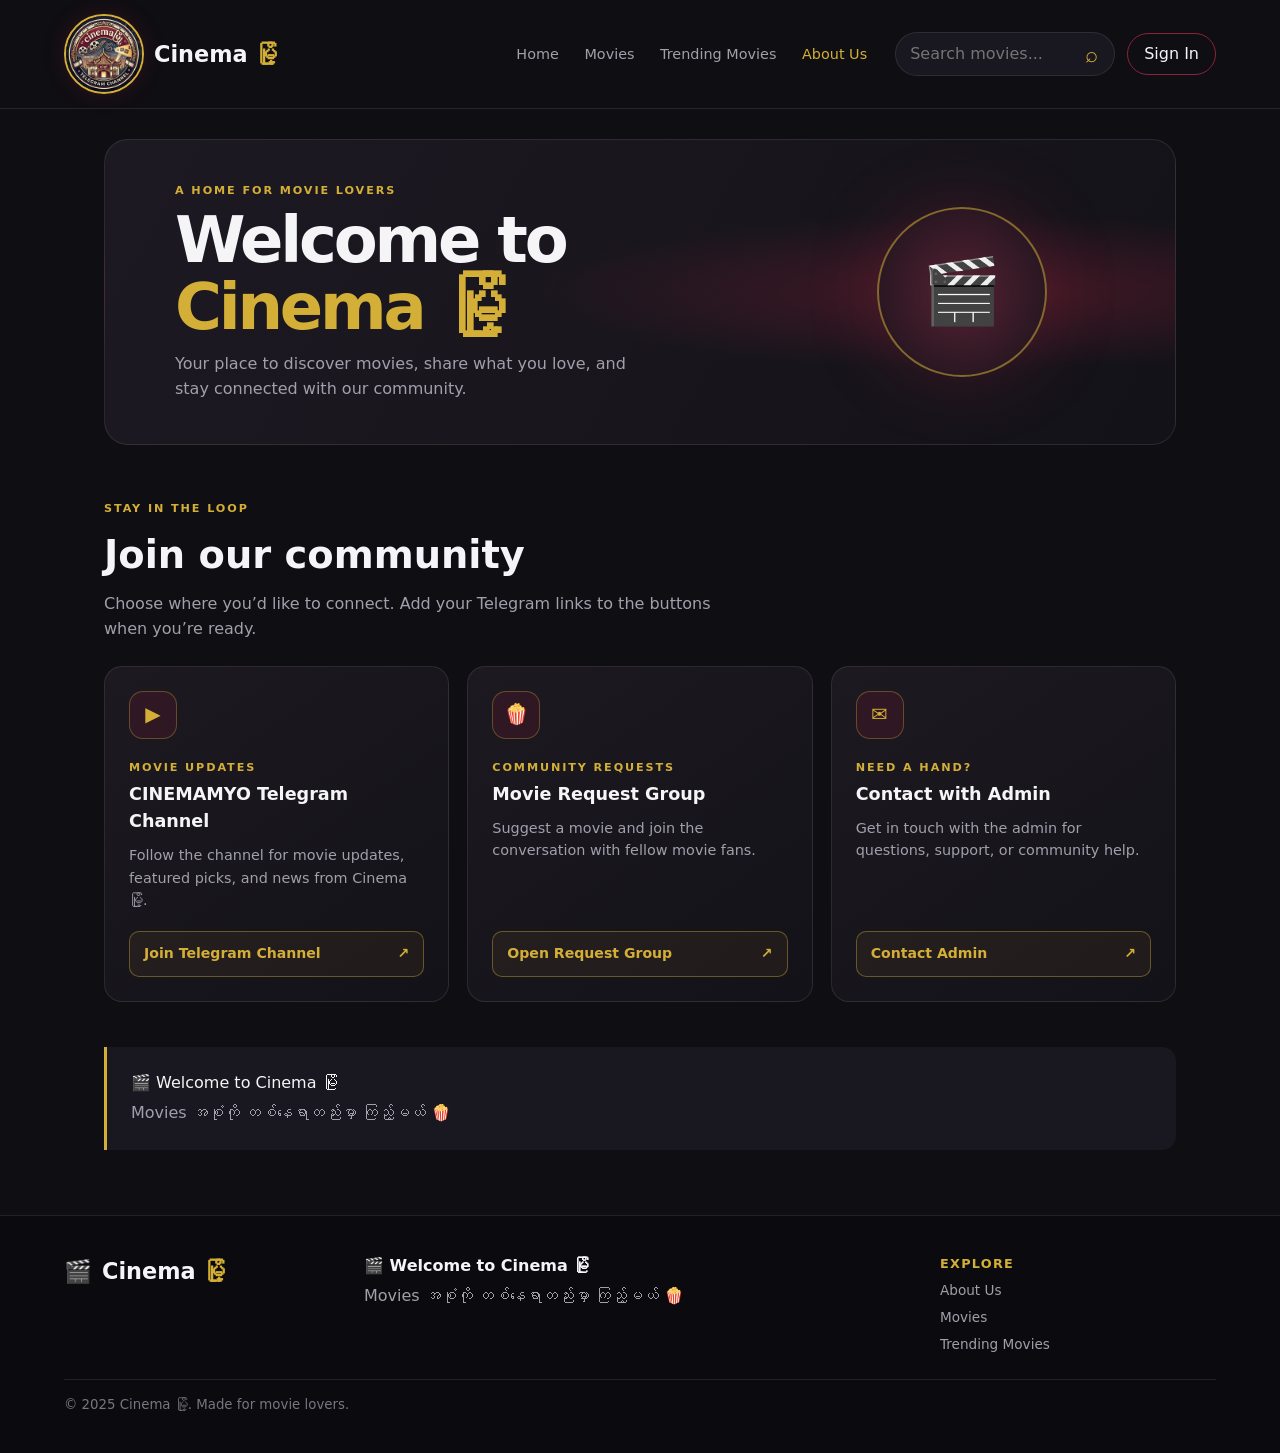
==== about.html @ e35c52c9 "only html and css but also need some fixes" ====
<!doctype html>
<html lang="en">
  <head>
    <meta charset="utf-8" />
    <meta name="viewport" content="width=device-width, initial-scale=1" />
    <meta name="theme-color" content="#0f0e13" />
    <meta name="description" content="Connect with Cinema မြို့ on Telegram." />
    <title>About Us — Cinema မြို့</title>
    <link rel="stylesheet" href="styles.css" />
  </head>
  <body>
    <!-- Shared site header and navigation. -->
    <header class="site-header">
      <a class="brand" href="index.html" aria-label="Cinema မြို့ home"
        ><span class="brand-mark"><img src="./images/logo.png" alt=""class="logo"></span><span>Cinema <b>မြို့</b></span></a
      >
      <nav aria-label="Main navigation">
        <a href="index.html">Home</a><a href="index.html#movies">Movies</a
        ><a href="index.html#trending">Trending Movies</a
        ><a class="active" href="about.html">About Us</a>
      </nav>
      <div class="header-actions">
        <form class="search" role="search" action="#movies">
          <label class="visually-hidden" for="search">Search movies</label
          ><input
            id="search"
            type="search"
            placeholder="Search movies..."
          /><button aria-label="Search">⌕</button>
        </form>
        <a class="sign-in" href="#sign-in">Sign In</a>
      </div>
    </header>
    <!-- About page content. -->
    <main class="about-page">
      <!-- Introductory brand section. -->
      <section class="about-hero">
        <p class="eyebrow">A HOME FOR MOVIE LOVERS</p>
        <h1>Welcome to<br /><em>Cinema မြို့</em></h1>
        <p class="about-intro">
          Your place to discover movies, share what you love, and stay connected
          with our community.
        </p>
        <div class="about-brand-art" aria-hidden="true">🎬</div>
      </section>
      <!-- Community actions: replace each href="#" with your Telegram URL. -->
      <section class="community" aria-labelledby="community-title">
        <div class="community-heading">
          <p class="eyebrow">STAY IN THE LOOP</p>
          <h2 id="community-title">Join our community</h2>
          <p class="muted">
            Choose where you’d like to connect. Add your Telegram links to the
            buttons when you’re ready.
          </p>
        </div>
        <div class="community-grid">
          <article class="community-card">
            <span class="community-icon" aria-hidden="true">▶</span>
            <p class="eyebrow">MOVIE UPDATES</p>
            <h3>CINEMAMYO Telegram Channel</h3>
            <p class="muted">
              Follow the channel for movie updates, featured picks, and news
              from Cinema မြို့.
            </p>
            <a class="community-button" href="#"
              >Join Telegram Channel <span aria-hidden="true">↗</span></a
            >
          </article>
          <article class="community-card">
            <span class="community-icon" aria-hidden="true">🍿</span>
            <p class="eyebrow">COMMUNITY REQUESTS</p>
            <h3>Movie Request Group</h3>
            <p class="muted">
              Suggest a movie and join the conversation with fellow movie fans.
            </p>
            <a class="community-button" href="#"
              >Open Request Group <span aria-hidden="true">↗</span></a
            >
          </article>
          <article class="community-card">
            <span class="community-icon" aria-hidden="true">✉</span>
            <p class="eyebrow">NEED A HAND?</p>
            <h3>Contact with Admin</h3>
            <p class="muted">
              Get in touch with the admin for questions, support, or community
              help.
            </p>
            <a class="community-button" href="#"
              >Contact Admin <span aria-hidden="true">↗</span></a
            >
          </article>
        </div>
      </section>
      <!-- Brand welcome message. -->
      <section class="about-note">
        <p>🎬 Welcome to Cinema မြို</p>
        <p>Movies အစုံကို တစ်နေရာတည်းမှာ ကြည့်မယ် 🍿</p>
      </section>
    </main>
    <!-- Shared site footer. -->
    <footer>
      <a class="brand" href="index.html"
        ><span class="brand-mark">🎬</span><span>Cinema <b>မြို့</b></span></a
      >
      <div class="welcome">
        <p>🎬 Welcome to Cinema မြို</p>
        <p>Movies အစုံကို တစ်နေရာတည်းမှာ ကြည့်မယ် 🍿</p>
      </div>
      <div class="footer-links">
        <h3>Explore</h3>
        <a href="about.html">About Us</a><a href="index.html#movies">Movies</a
        ><a href="index.html#trending">Trending Movies</a>
      </div>
      <small class="copyright"
        >© 2025 Cinema မြို့. Made for movie lovers.</small
      >
    </footer>
  </body>
</html>
---- styles.css ----
/* Cinema မြို့ | Responsive semantic HTML/CSS movie landing page */
/* 1. Brand colors and shared design tokens. */
:root {
  color-scheme: dark;
  --bg: #0f0e13;
  --surface: #19171f;
  --wine: #6b1d2f;
  --wine2: #8a223a;
  --gold: #d4af37;
  --cream: #f5f5f7;
  --muted: #a0a0ab;
  --line: #ffffff18;
  --max: 1200px;
}
/* 2. Base styles shared by both pages. */
* {
  box-sizing: border-box;
}
html {
  scroll-behavior: smooth;
}
body {
  margin: 0;
  background: var(--bg);
  color: var(--cream);
  font:
    16px/1.55 Inter,
    system-ui,
    "Segoe UI",
    sans-serif;
}
a {
  color: inherit;
  text-decoration: none;
}
button,
input {
  font: inherit;
}
/* 3. Header, logo, navigation, search, and sign-in controls. */
.site-header {
  min-height: 80px;
  padding: 14px max(5vw, calc((100vw - var(--max)) / 2));
  display: flex;
  align-items: center;
  gap: 28px;
  border-bottom: 1px solid var(--line);
  background: #0f0e13;
  position: sticky;
    top: 0;
    z-index: 9999;
}
.brand {
  display: flex;
  align-items: center;
  gap: 10px;
  font-size: 1.4rem;
  font-weight: 800;
  white-space: nowrap;
}
.brand b {
  color: var(--gold);
}
.brand-mark .logo {
  width: 80px;
  height: 80px;
  display: flex;
  place-items: center;
  border: 2px solid var(--gold);
  border-radius: 50%;
  background: radial-gradient(circle, #30202a, var(--wine));
  box-shadow: 0 0 20px #6b1d2f55;

  object-fit: cover;
}

nav {
  display: flex;
  gap: clamp(14px, 2vw, 28px);
  margin-left: auto;
  position: sticky;
    top: 0;
    z-index: 9999;
}
nav a {
  color: var(--muted);
  font-size: 0.9rem;
}
nav a:hover,
nav .active,
.gold {
  color: var(--gold);
}
.header-actions {
  display: flex;
  align-items: center;
  gap: 12px;
}
.search {
  display: flex;
  align-items: center;
  width: clamp(150px, 18vw, 220px);
  padding: 0 10px 0 14px;
  border: 1px solid var(--line);
  border-radius: 99px;
  background: var(--surface);
}
.search input {
  width: 100%;
  min-width: 0;
  padding: 9px 0;
  border: 0;
  outline: 0;
  color: var(--cream);
  background: none;
}
.search button {
  border: 0;
  background: none;
  color: var(--gold);
  font-size: 1.4rem;
  cursor: pointer;
}
.sign-in {
  padding: 8px 16px;
  border: 1px solid var(--wine2);
  border-radius: 99px;
}
.sign-in:hover {
  background: var(--wine);
}
/* Shared max-width and spacing for the homepage hero and content sections. */
.hero,
.section {
  max-width: var(--max);
  margin: auto;
  padding: 48px 5vw;
}
.hero {
  min-height: 385px;
  display: grid;
  grid-template-columns: 1.05fr 0.95fr;
  align-items: center;
  gap: 35px;
}
.eyebrow {
  margin: 0 0 8px;
  color: var(--gold);
  font-size: 0.7rem;
  font-weight: 800;
  letter-spacing: 0.17em;
}
h1,
h2,
h3,
p {
  margin-top: 0;
}
h1 {
  margin-bottom: 15px;
  font-size: clamp(2.5rem, 5vw, 4.3rem);
  line-height: 1.04;
  letter-spacing: -0.05em;
}
h1 em {
  color: var(--gold);
  font-style: normal;
}
.muted {
  color: var(--muted);
}
.button {
  display: inline-flex;
  margin-top: 10px;
  padding: 12px 20px;
  border-radius: 99px;
  background: var(--gold);
  color: #17120a;
  font-weight: 800;
}
.button:hover {
  filter: brightness(1.12);
  transform: translateY(-1px);
}
.hero-art {
  height: 265px;
  position: relative;
  display: grid;
  place-items: center;
  overflow: hidden;
  border-radius: 48% 52% 43% 57%;
  background: radial-gradient(
    ellipse at center,
    #8a223a,
    #451827 40%,
    #17131b 75%
  );
}
.hero-art:before,
.hero-art:after {
  content: "";
  position: absolute;
  width: 230px;
  height: 340px;
  border: 1px solid #d4af3755;
  border-radius: 50%;
  transform: rotate(36deg);
}
.hero-art:after {
  width: 300px;
  transform: rotate(-37deg);
}
.hero-art span {
  z-index: 1;
  color: var(--gold);
  font-size: 5rem;
  text-shadow: 0 0 40px #d4af37;
}
.hero-art small {
  position: absolute;
  right: 10%;
  bottom: 12%;
  font-size: 0.65rem;
  letter-spacing: 0.2em;
  text-align: right;
}
/* 5. Homepage movie collection and poster cards. */
.section {
  padding-top: 28px;
  padding-bottom: 60px;
}
.section-head {
  display: flex;
  align-items: end;
  justify-content: space-between;
  margin-bottom: 22px;
}
.section-head h2,
.detail h2 {
  margin: 0;
  font-size: clamp(1.8rem, 3vw, 2.5rem);
  letter-spacing: -0.04em;
}
.section-head .eyebrow {
  margin-bottom: 3px;
}
.movie-grid {
  display: grid;
  grid-template-columns: repeat(4, minmax(0, 1fr));
  gap: 20px;
}
.poster {
  min-height: 300px;
  position: relative;
  isolation: isolate;
  display: flex;
  flex-direction: column;
  justify-content: space-between;
  overflow: hidden;
  padding: 18px;
  border: 1px solid var(--line);
  border-radius: 16px;
  transition: 0.25s;
}
.poster:before {
  position: absolute;
  inset: 0;
  z-index: -1;
  content: "";
  background: linear-gradient(180deg, #08070a20, transparent 38%, #08070ae8);
}
.poster:hover {
  transform: translateY(-5px);
  box-shadow: 0 15px 36px #0008;
}
.poster small {
  color: #fff9;
  font-size: 0.52rem;
  font-weight: 800;
  letter-spacing: 0.13em;
}
.poster small:last-child {
  color: var(--gold);
}
.poster strong {
  font:
    700 clamp(1.7rem, 2.5vw, 2.6rem)/0.96 Georgia,
    serif;
  text-shadow: 0 3px 15px #0008;
}
.poster-one {
  background:
    radial-gradient(ellipse at 48% 28%, #efb56b, transparent 25%),
    linear-gradient(145deg, #5d2d35, #161625 57%, #172b37);
}
.poster-two {
  background:
    radial-gradient(ellipse at 72% 32%, #f5be59, transparent 19%),
    linear-gradient(140deg, #d77b53, #542c47 55%, #171620);
}
.poster-three {
  background:
    radial-gradient(circle at 50% 34%, #b8d4d1, transparent 9%),
    radial-gradient(ellipse at 55% 38%, #466574, transparent 39%),
    linear-gradient(155deg, #111829, #28414b 60%, #101016);
}
.poster-four {
  background:
    radial-gradient(circle at 50% 32%, #ffe68c, transparent 10%),
    radial-gradient(ellipse at 50% 38%, #f09f65, transparent 35%),
    linear-gradient(150deg, #8e4052, #4c315c 60%, #1b1830);
}
.movie-meta {
  display: flex;
  justify-content: space-between;
  gap: 8px;
  padding-top: 12px;
}
.movie-meta h3 {
  margin: 0;
  font-size: 0.98rem;
}
.movie-meta p {
  margin: 2px 0 0;
  color: var(--muted);
  font-size: 0.78rem;
}
.movie-meta .gold {
  white-space: nowrap;
  font-weight: 800;
  font-size: 0.83rem;
}
.card-foot {
  display: flex;
  align-items: center;
  justify-content: space-between;
  margin-top: 9px;
}
.card-foot span {
  padding: 4px 8px;
  border: 1px solid #d4af3750;
  border-radius: 99px;
  color: var(--gold);
  font-size: 0.58rem;
  font-weight: 800;
  letter-spacing: 0.07em;
}
.card-foot button {
  width: 32px;
  height: 32px;
  border: 1px solid var(--line);
  border-radius: 50%;
  background: var(--surface);
  color: var(--cream);
  font-size: 1.2rem;
  cursor: pointer;
}
.card-foot button:hover {
  color: #f06a7f;
}
/* 6. Movie-detail layout styles (reserved for a future detail feature). */
.detail {
  display: grid;
  grid-template-columns: minmax(220px, 0.72fr) 1.28fr;
  align-items: center;
  gap: clamp(28px, 6vw, 70px);
  padding: clamp(24px, 5vw, 55px);
  border: 1px solid var(--line);
  border-radius: 24px;
  background:
    radial-gradient(ellipse at 16% 50%, #592034aa, transparent 42%),
    linear-gradient(130deg, #1c1921, #141219);
}
.detail-poster {
  min-height: 320px;
  display: grid;
  align-content: end;
  justify-content: center;
  padding-bottom: 35px;
  border: 1px solid #d4af3750;
  border-radius: 15px;
  background:
    radial-gradient(circle at 50% 35%, #ffe393, transparent 8%),
    radial-gradient(ellipse at 50% 42%, #ed9c64, transparent 32%),
    linear-gradient(150deg, #87374e, #43345c 58%, #17162a);
  box-shadow: 0 18px 45px #0007;
  font:
    700 2.4rem/0.95 Georgia,
    serif;
  text-align: center;
  text-shadow: 0 3px 15px #000;
}
.review {
  max-width: 570px;
  margin: 22px 0 16px;
  color: var(--muted);
}
.review b {
  color: var(--cream);
}
.genres {
  display: flex;
  flex-wrap: wrap;
  gap: 8px;
  margin-bottom: 20px;
}
.genres span {
  padding: 6px 12px;
  border: 1px solid var(--line);
  border-radius: 99px;
  color: #e1dfe6;
  background: #ffffff08;
  font-size: 0.76rem;
}
.screens-title {
  margin: 26px 0 13px;
  font-size: 1.05rem;
}
.screens {
  display: grid;
  grid-template-columns: repeat(3, minmax(0, 1fr));
  gap: 14px;
}
.scene {
  min-height: 145px;
  border: 1px solid var(--line);
  border-radius: 13px;
}
.scene-one {
  background:
    radial-gradient(circle at 55% 55%, #e7aa61, transparent 5%),
    linear-gradient(155deg, #23332d, #1a2028 46%, #633348);
}
.scene-two {
  background:
    radial-gradient(ellipse at 50% 38%, #ffd580, transparent 18%),
    linear-gradient(180deg, #db8e69, #915068 55%, #263344);
}
.scene-three {
  background:
    radial-gradient(circle at 70% 27%, #ffdc83, transparent 7%),
    radial-gradient(ellipse at 60% 42%, #80557d, transparent 40%),
    linear-gradient(150deg, #1c253c, #51354e);
}
/* 7. Shared footer. */
footer {
  display: grid;
  grid-template-columns: 1fr 2fr 1fr;
  gap: 24px;
  align-items: start;
  padding: 38px max(5vw, calc((100vw - var(--max)) / 2));
  border-top: 1px solid var(--line);
  background: #0b0a0e;
}
.welcome p {
  margin: 0 0 5px;
  color: var(--muted);
}
.welcome p:first-child {
  color: var(--cream);
  font-weight: 700;
}
.footer-links {
  display: grid;
  gap: 6px;
}
.footer-links h3 {
  margin: 0;
  color: var(--gold);
  font-size: 0.8rem;
  text-transform: uppercase;
  letter-spacing: 0.1em;
}
.footer-links a {
  color: var(--muted);
  font-size: 0.85rem;
}
.copyright {
  grid-column: 1/-1;
  padding-top: 15px;
  border-top: 1px solid var(--line);
  color: #777680;
}
/* Accessibility helper: keeps labels available to screen readers. */
.visually-hidden {
  position: absolute;
  width: 1px;
  height: 1px;
  padding: 0;
  margin: -1px;
  overflow: hidden;
  clip: rect(0, 0, 0, 0);
  white-space: nowrap;
  border: 0;
}
/* 8. Tablet and compact desktop layout. */
@media (max-width: 900px) {
  /* 3. Header, logo, navigation, search, and sign-in controls. */
  .site-header {
    flex-wrap: wrap;
    gap: 14px 22px;
    padding-inline: 5vw;
    position: sticky;
    top: 0;
    z-index: 9999;
  }
  nav {
    order: 3;
    width: 100%;
    justify-content: center;
    margin: 0;
    position: sticky;
    top: 0;
    z-index: 9999;
  }
  .header-actions {
    margin-left: auto;
  }
  .movie-grid {
    grid-template-columns: repeat(2, minmax(0, 1fr));
  }
  .poster {
    min-height: 340px;
  }
}
/* 9. Mobile layout. */
@media (max-width: 600px) {
  /* 3. Header, logo, navigation, search, and sign-in controls. */
  .site-header {
    padding: 14px 5vw;
    position: sticky;
    top: 0;
    z-index: 9999;
  }
  .header-actions {
    width: 100%;
    margin: 0;
  }
  .search {
    flex: 1;
  }
  nav {
    justify-content: flex-start;
    gap: 18px;
    overflow-x: auto;
    padding: 3px 0 7px;
    white-space: nowrap;
    position: sticky;
    top: 0;
    z-index: 9999;
  }
  nav a {
    font-size: 0.82rem;
  }
  .hero {
    grid-template-columns: 1fr;
    padding-top: 40px;
    padding-bottom: 35px;
  }
  .hero-art {
    height: 205px;
  }
  /* 5. Homepage movie collection and poster cards. */
  .section {
    padding-inline: 5vw;
  }
  .movie-grid {
    gap: 18px 12px;
  }
  .poster {
    min-height: 240px;
    padding: 13px;
    border-radius: 13px;
  }
  .poster small {
    font-size: 0.45rem;
  }
  .poster strong {
    font-size: clamp(1.4rem, 7vw, 2.1rem);
  }
  .movie-meta {
    display: block;
  }
  .movie-meta .gold {
    display: inline-block;
    margin-top: 4px;
  }
  /* 6. Movie-detail layout styles (reserved for a future detail feature). */
  .detail {
    grid-template-columns: 1fr;
    padding: 22px;
  }
  .detail-poster {
    min-height: 250px;
  }
  .screens {
    grid-template-columns: 1fr;
  }
  .scene {
    min-height: 180px;
  }
  /* 7. Shared footer. */
  footer {
    grid-template-columns: 1fr 1fr;
    padding-inline: 5vw;
  }
  .welcome {
    grid-column: 1/-1;
    grid-row: 2;
  }
  .copyright {
    grid-column: 1/-1;
  }
}
/* 10. Narrow phone layout. */
@media (max-width: 360px) {
  .movie-grid {
    grid-template-columns: 1fr;
  }
  .poster {
    min-height: 360px;
  }
  .section-head {
    align-items: start;
    gap: 10px;
  }
}
/* 11. Reserved movie-detail styles; current movie cards are display-only. */
.movie-page {
  max-width: var(--max);
  margin: 0 auto;
  padding: 24px 5vw 55px;
}
.back-link {
  display: inline-block;
  margin: 0 0 18px;
  color: var(--gold);
  font-size: 0.9rem;
}
.back-link:hover {
  text-decoration: underline;
}
.detail-page {
  grid-template-columns: minmax(260px, 0.75fr) 1.25fr;
  min-height: 430px;
}
.detail-page .detail-poster {
  min-height: 360px;
  position: relative;
  isolation: isolate;
  overflow: hidden;
}
.detail-page .detail-poster:before {
  content: "";
  position: absolute;
  z-index: -1;
  inset: 0;
  background: linear-gradient(180deg, #08070a10, transparent 35%, #08070ae8);
}
.detail-page .detail-poster span {
  align-self: end;
  padding: 0 16px 30px;
  font:
    700 clamp(2rem, 4vw, 3rem)/0.95 Georgia,
    serif;
  text-shadow: 0 3px 15px #000;
}
.detail-page .detail-poster.poster-one {
  background:
    radial-gradient(ellipse at 48% 28%, #efb56b, transparent 25%),
    linear-gradient(145deg, #5d2d35, #161625 57%, #172b37);
}
.detail-page .detail-poster.poster-two {
  background:
    radial-gradient(ellipse at 72% 32%, #f5be59, transparent 19%),
    linear-gradient(140deg, #d77b53, #542c47 55%, #171620);
}
.detail-page .detail-poster.poster-three {
  background:
    radial-gradient(circle at 50% 34%, #b8d4d1, transparent 9%),
    radial-gradient(ellipse at 55% 38%, #466574, transparent 39%),
    linear-gradient(155deg, #111829, #28414b 60%, #101016);
}
.detail-page .detail-poster.poster-four {
  background:
    radial-gradient(circle at 50% 32%, #ffe68c, transparent 10%),
    radial-gradient(ellipse at 50% 38%, #f09f65, transparent 35%),
    linear-gradient(150deg, #8e4052, #4c315c 60%, #1b1830);
}
.detail-copy h1 {
  margin: 0 0 12px;
  font-size: clamp(2.2rem, 4vw, 3.5rem);
}
.movie-facts {
  display: flex;
  flex-wrap: wrap;
  gap: 10px 18px;
  align-items: center;
  color: var(--muted);
}
.movie-gallery {
  padding-top: 30px;
}
.movie-gallery h2 {
  font-size: 1.2rem;
}
.movie-gallery .scene {
  min-height: 190px;
}
/* Responsive adjustments for the reserved movie-detail layout. */
@media (max-width: 900px) {
  .detail-page {
    grid-template-columns: minmax(220px, 0.8fr) 1.2fr;
    gap: 28px;
  }
  .detail-page .detail-poster {
    min-height: 320px;
  }
}
/* Mobile adjustments for the reserved movie-detail layout. */
@media (max-width: 600px) {
  .movie-page {
    padding: 20px 5vw 40px;
  }
  .detail-page {
    grid-template-columns: 1fr;
    gap: 24px;
    padding: 18px;
  }
  .detail-page .detail-poster {
    min-height: 280px;
  }
  .movie-facts {
    gap: 7px 13px;
  }
  .movie-gallery .screens {
    grid-template-columns: 1fr;
  }
  .movie-gallery .scene {
    min-height: 190px;
  }
}
.movie-meta h3 a:hover {
  color: var(--gold);
}
/* 12. About page hero and layout. */
.about-page {
  max-width: var(--max);
  margin: 0 auto;
  padding: 30px 5vw 65px;
}
.about-hero {
  position: relative;
  min-height: 290px;
  display: flex;
  flex-direction: column;
  justify-content: center;
  overflow: hidden;
  padding: 42px clamp(24px, 6vw, 70px);
  border: 1px solid var(--line);
  border-radius: 24px;
  background:
    radial-gradient(ellipse at 82% 50%, #6b1d2f88, transparent 36%),
    linear-gradient(120deg, #1d1922, #141219);
}
.about-hero h1 {
  position: relative;
  z-index: 1;
  margin: 0 0 12px;
  font-size: clamp(2.5rem, 5vw, 4rem);
}
.about-hero h1 em {
  color: var(--gold);
  font-style: normal;
}
.about-intro {
  position: relative;
  z-index: 1;
  max-width: 480px;
  margin: 0;
  color: var(--muted);
}
.about-brand-art {
  position: absolute;
  right: 12%;
  top: 50%;
  width: 170px;
  height: 170px;
  display: grid;
  place-items: center;
  transform: translateY(-50%);
  border: 2px solid #d4af3788;
  border-radius: 50%;
  background: radial-gradient(circle, #572132, #17131b);
  box-shadow: 0 0 70px #8a223a55;
  font-size: 4rem;
}
.community {
  padding-top: 55px;
}
.community-heading {
  max-width: 620px;
  margin-bottom: 24px;
}
.community-heading h2 {
  margin-bottom: 7px;
  font-size: clamp(1.8rem, 3vw, 2.5rem);
}
.community-heading .muted {
  margin: 0;
}
.community-grid {
  display: grid;
  grid-template-columns: repeat(3, minmax(0, 1fr));
  gap: 18px;
}
.community-card {
  display: flex;
  flex-direction: column;
  align-items: flex-start;
  min-height: 280px;
  padding: 24px;
  border: 1px solid var(--line);
  border-radius: 18px;
  background: linear-gradient(145deg, #1c1921, #141219);
  transition:
    transform 0.2s,
    border-color 0.2s;
}
.community-card:hover {
  transform: translateY(-4px);
  border-color: #d4af3755;
}
.community-icon {
  width: 48px;
  height: 48px;
  display: grid;
  place-items: center;
  margin-bottom: 20px;
  border: 1px solid #d4af3755;
  border-radius: 14px;
  background: #6b1d2f44;
  color: var(--gold);
  font-size: 1.25rem;
}
.community-card .eyebrow {
  margin-bottom: 5px;
}
.community-card h3 {
  margin-bottom: 9px;
  font-size: 1.1rem;
}
.community-card .muted {
  margin-bottom: 20px;
  font-size: 0.9rem;
}
.community-button {
  display: flex;
  justify-content: space-between;
  align-items: center;
  width: 100%;
  gap: 10px;
  margin-top: auto;
  padding: 11px 14px;
  border: 1px solid #d4af3766;
  border-radius: 10px;
  background: #d4af3710;
  color: var(--gold);
  font-size: 0.88rem;
  font-weight: 750;
  transition:
    background 0.2s,
    color 0.2s;
}
.community-button:hover {
  background: var(--gold);
  color: #17120a;
}
.about-note {
  margin-top: 45px;
  padding: 24px;
  border-left: 3px solid var(--gold);
  border-radius: 0 14px 14px 0;
  background: var(--surface);
}
.about-note p {
  margin: 0 0 5px;
}
.about-note p:last-child {
  margin: 0;
  color: var(--muted);
}
/* About page: switch community cards to two columns on tablets. */
@media (max-width: 800px) {
  .community-grid {
    grid-template-columns: repeat(2, minmax(0, 1fr));
  }
  .community-card:last-child {
    grid-column: 1/-1;
  }
}
/* 9. Mobile layout. */
@media (max-width: 600px) {
  .about-page {
    padding: 20px 5vw 45px;
  }
  .about-hero {
    min-height: 300px;
    padding: 30px 24px;
  }
  .about-brand-art {
    right: -34px;
    top: 24px;
    width: 120px;
    height: 120px;
    transform: none;
    opacity: 0.48;
    font-size: 3rem;
  }
  .about-hero h1,
  .about-intro {
    max-width: 85%;
  }
  .community {
    padding-top: 40px;
  }
  .community-grid {
    grid-template-columns: 1fr;
  }
  .community-card:last-child {
    grid-column: auto;
  }
  .community-card {
    min-height: 250px;
  }
}
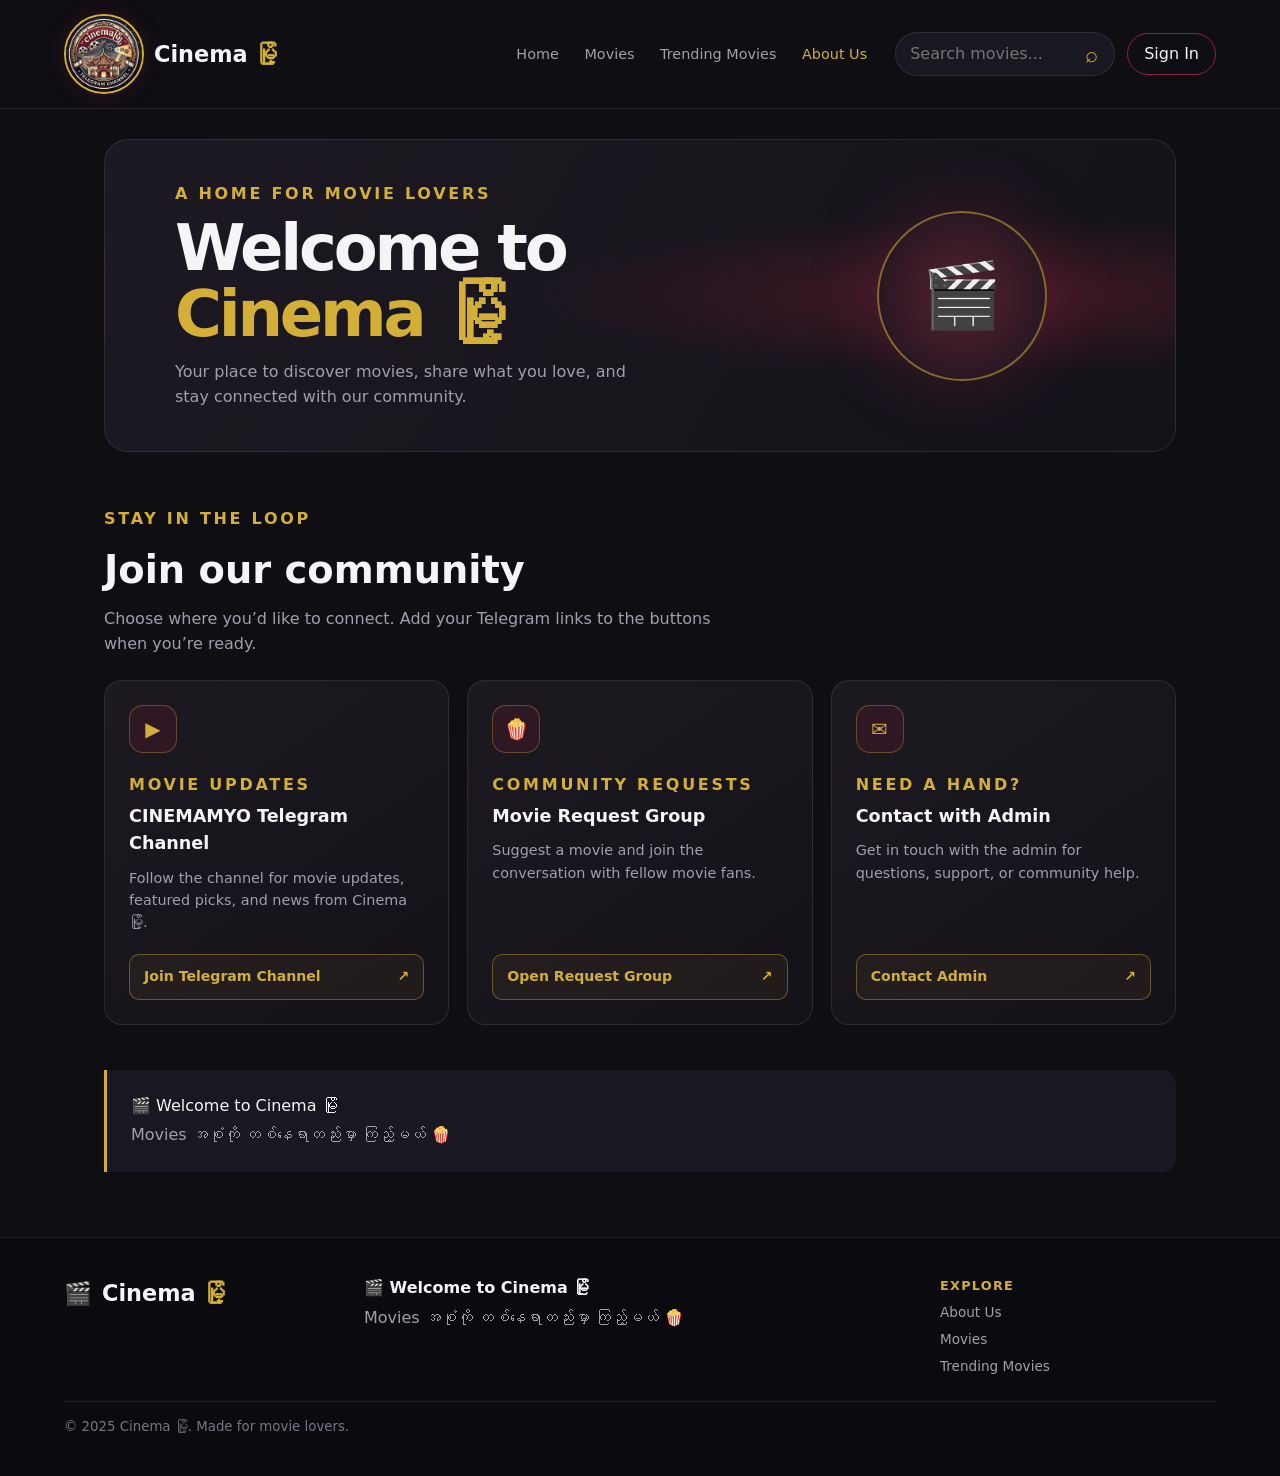
==== commit 322e5f76: "fix transition and image of poster" ====
--- a/about.html
+++ b/about.html
@@ -15,8 +15,8 @@
         ><span class="brand-mark"><img src="./images/logo.png" alt=""class="logo"></span><span>Cinema <b>မြို့</b></span></a
       >
       <nav aria-label="Main navigation">
-        <a href="index.html">Home</a><a href="index.html#movies">Movies</a
-        ><a href="index.html#trending">Trending Movies</a
+        <a href="./home.html">Home</a><a href="home.html">Movies</a
+        ><a href="home.html#trending">Trending Movies</a
         ><a class="active" href="about.html">About Us</a>
       </nav>
       <div class="header-actions">
--- a/styles.css
+++ b/styles.css
@@ -47,8 +47,8 @@
   border-bottom: 1px solid var(--line);
   background: #0f0e13;
   position: sticky;
-    top: 0;
-    z-index: 9999;
+  top: 0;
+  z-index: 9999;
 }
 .brand {
   display: flex;
@@ -79,8 +79,8 @@
   gap: clamp(14px, 2vw, 28px);
   margin-left: auto;
   position: sticky;
-    top: 0;
-    z-index: 9999;
+  top: 0;
+  z-index: 9999;
 }
 nav a {
   color: var(--muted);
@@ -146,7 +146,7 @@
 .eyebrow {
   margin: 0 0 8px;
   color: var(--gold);
-  font-size: 0.7rem;
+  font-size: 1rem;
   font-weight: 800;
   letter-spacing: 0.17em;
 }
@@ -177,25 +177,30 @@
   background: var(--gold);
   color: #17120a;
   font-weight: 800;
+  transition: 0.25s;
 }
 .button:hover {
   filter: brightness(1.12);
   transform: translateY(-1px);
 }
 .hero-art {
-  height: 265px;
-  position: relative;
-  display: grid;
-  place-items: center;
+  display: flex;
+  justify-content: center;
+  align-items: center;
+  height: 500px;
+  border-radius: 10%;
+  border: 1px solid #d4af37;
   overflow: hidden;
-  border-radius: 48% 52% 43% 57%;
-  background: radial-gradient(
-    ellipse at center,
-    #8a223a,
-    #451827 40%,
-    #17131b 75%
-  );
-}
+  padding: 45px;
+}
+.hero-art .doomsday {
+  
+  width: 600px;
+  height:800px;
+  object-fit: cover;
+  padding: 20px;
+}
+
 .hero-art:before,
 .hero-art:after {
   content: "";
@@ -205,10 +210,16 @@
   border: 1px solid #d4af3755;
   border-radius: 50%;
   transform: rotate(36deg);
+  
 }
 .hero-art:after {
   width: 300px;
   transform: rotate(-37deg);
+}
+.hero-art:hover{
+    filter: brightness(1.12);
+  transform: translateY(-1px);
+  transition: 0.30s;
 }
 .hero-art span {
   z-index: 1;
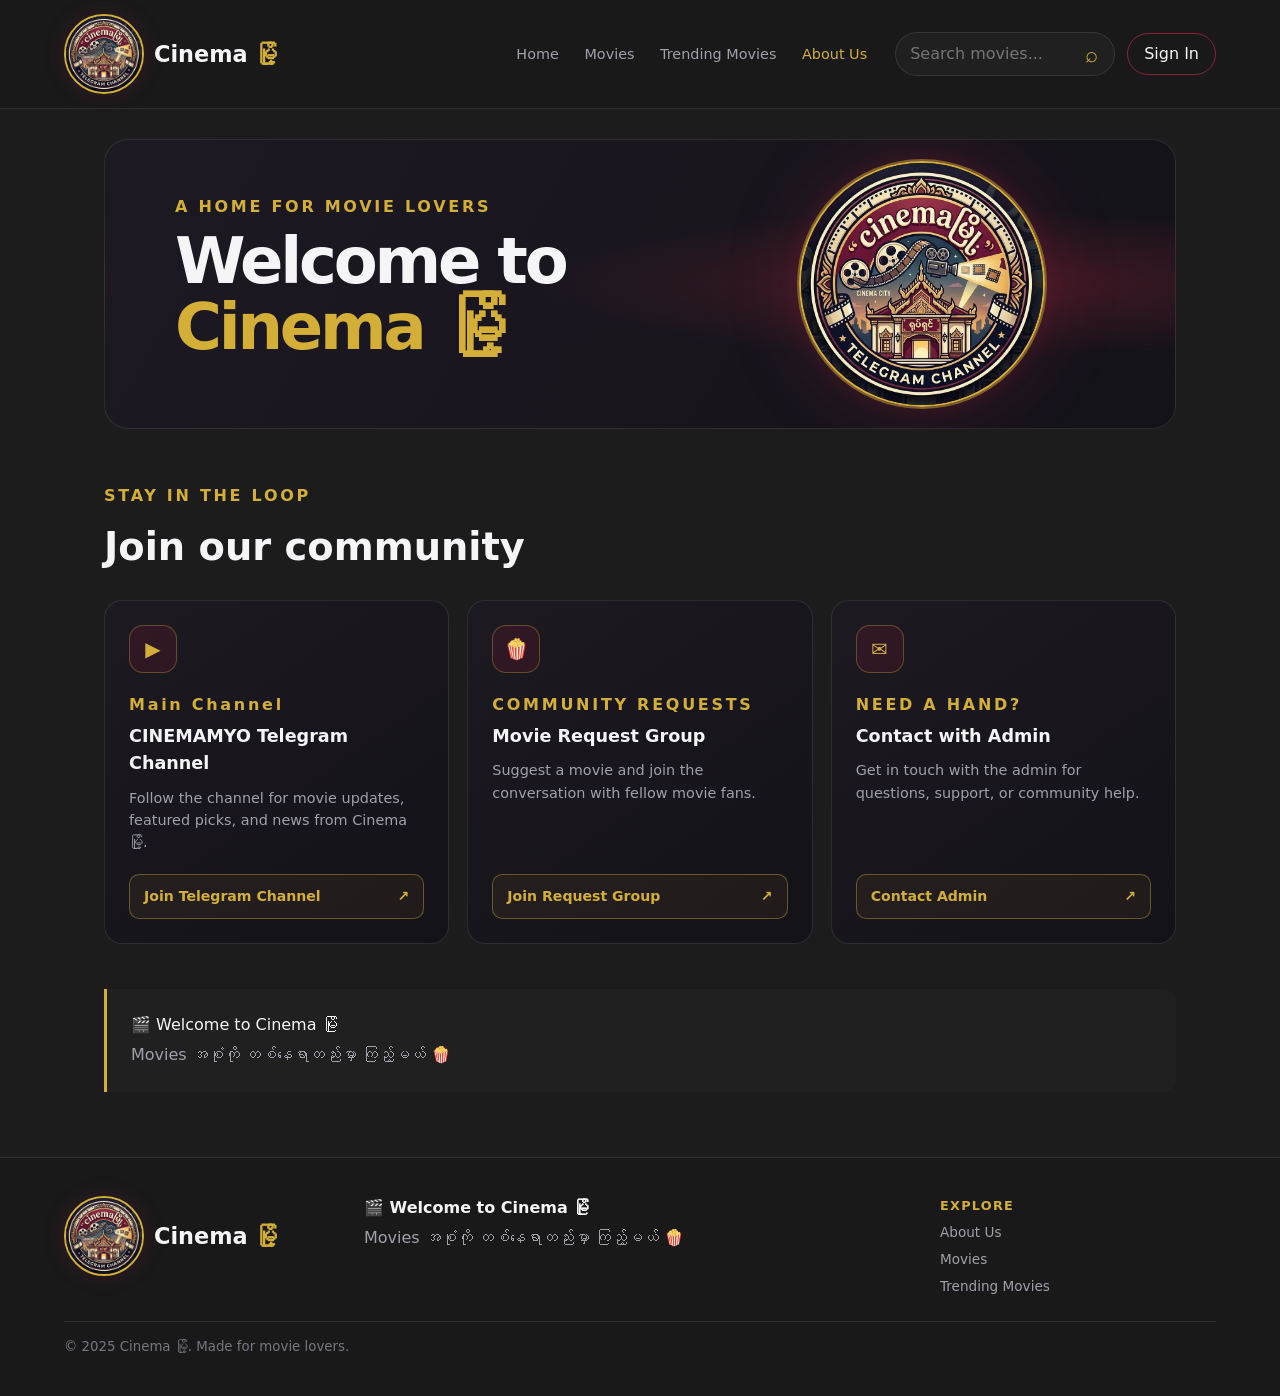
==== commit fc6ac6ce: "all done both home and about page" ====
--- a/about.html
+++ b/about.html
@@ -12,7 +12,9 @@
     <!-- Shared site header and navigation. -->
     <header class="site-header">
       <a class="brand" href="index.html" aria-label="Cinema မြို့ home"
-        ><span class="brand-mark"><img src="./images/logo.png" alt=""class="logo"></span><span>Cinema <b>မြို့</b></span></a
+        ><span class="brand-mark"
+          ><img src="./images/logo.png" alt="" class="logo" /></span
+        ><span>Cinema <b>မြို့</b></span></a
       >
       <nav aria-label="Main navigation">
         <a href="./home.html">Home</a><a href="home.html">Movies</a
@@ -38,10 +40,12 @@
         <p class="eyebrow">A HOME FOR MOVIE LOVERS</p>
         <h1>Welcome to<br /><em>Cinema မြို့</em></h1>
         <p class="about-intro">
-          Your place to discover movies, share what you love, and stay connected
-          with our community.
+          <!-- Your place to discover movies, share what you love, and stay connected
+          with our community. -->
         </p>
-        <div class="about-brand-art" aria-hidden="true">🎬</div>
+        <div class="about-brand-art" aria-hidden="true">
+          <img src="./images/logo.png" alt="" class="about_logo" />
+        </div>
       </section>
       <!-- Community actions: replace each href="#" with your Telegram URL. -->
       <section class="community" aria-labelledby="community-title">
@@ -49,20 +53,23 @@
           <p class="eyebrow">STAY IN THE LOOP</p>
           <h2 id="community-title">Join our community</h2>
           <p class="muted">
-            Choose where you’d like to connect. Add your Telegram links to the
-            buttons when you’re ready.
+            <!-- Choose where you’d like to connect. Add your Telegram links to the
+            buttons when you’re ready. -->
           </p>
         </div>
         <div class="community-grid">
           <article class="community-card">
             <span class="community-icon" aria-hidden="true">▶</span>
-            <p class="eyebrow">MOVIE UPDATES</p>
+            <p class="eyebrow">Main Channel</p>
             <h3>CINEMAMYO Telegram Channel</h3>
             <p class="muted">
               Follow the channel for movie updates, featured picks, and news
               from Cinema မြို့.
             </p>
-            <a class="community-button" href="#"
+            <a
+              class="community-button"
+              href="https://t.me/cinemamyo"
+              target="_blank"
               >Join Telegram Channel <span aria-hidden="true">↗</span></a
             >
           </article>
@@ -73,8 +80,11 @@
             <p class="muted">
               Suggest a movie and join the conversation with fellow movie fans.
             </p>
-            <a class="community-button" href="#"
-              >Open Request Group <span aria-hidden="true">↗</span></a
+            <a
+              class="community-button"
+              href="https://t.me/+-olxFnTKqe4zNzRl"
+              target="_blank"
+              >Join Request Group <span aria-hidden="true">↗</span></a
             >
           </article>
           <article class="community-card">
@@ -85,7 +95,10 @@
               Get in touch with the admin for questions, support, or community
               help.
             </p>
-            <a class="community-button" href="#"
+            <a
+              class="community-button"
+              href="https://t.me/oyhp_2high"
+              target="_blank"
               >Contact Admin <span aria-hidden="true">↗</span></a
             >
           </article>
@@ -100,7 +113,9 @@
     <!-- Shared site footer. -->
     <footer>
       <a class="brand" href="index.html"
-        ><span class="brand-mark">🎬</span><span>Cinema <b>မြို့</b></span></a
+        ><span class="brand-mark"
+          ><img src="./images/logo.png" alt="" class="logo" /></span
+        ><span>Cinema <b>မြို့</b></span></a
       >
       <div class="welcome">
         <p>🎬 Welcome to Cinema မြို</p>
@@ -117,5 +132,3 @@
     </footer>
   </body>
 </html>
-
-
--- a/styles.css
+++ b/styles.css
@@ -2,8 +2,8 @@
 /* 1. Brand colors and shared design tokens. */
 :root {
   color-scheme: dark;
-  --bg: #0f0e13;
-  --surface: #19171f;
+  --bg: #1c1c1c;
+  --surface: #202021;
   --wine: #6b1d2f;
   --wine2: #8a223a;
   --gold: #d4af37;
@@ -45,7 +45,7 @@
   align-items: center;
   gap: 28px;
   border-bottom: 1px solid var(--line);
-  background: #0f0e13;
+  background: #19191a;
   position: sticky;
   top: 0;
   z-index: 9999;
@@ -90,6 +90,9 @@
 nav .active,
 .gold {
   color: var(--gold);
+}
+.gold:hover {
+  filter: brightness(1.5);
 }
 .header-actions {
   display: flex;
@@ -194,9 +197,8 @@
   padding: 45px;
 }
 .hero-art .doomsday {
-  
   width: 600px;
-  height:800px;
+  height: 800px;
   object-fit: cover;
   padding: 20px;
 }
@@ -210,16 +212,15 @@
   border: 1px solid #d4af3755;
   border-radius: 50%;
   transform: rotate(36deg);
-  
 }
 .hero-art:after {
   width: 300px;
   transform: rotate(-37deg);
 }
-.hero-art:hover{
-    filter: brightness(1.12);
+.hero-art:hover {
+  filter: brightness(1.12);
   transform: translateY(-1px);
-  transition: 0.30s;
+  transition: 0.3s;
 }
 .hero-art span {
   z-index: 1;
@@ -268,7 +269,7 @@
   flex-direction: column;
   justify-content: space-between;
   overflow: hidden;
-  padding: 18px;
+  /* padding: 18px; */
   border: 1px solid var(--line);
   border-radius: 16px;
   transition: 0.25s;
@@ -298,6 +299,14 @@
     700 clamp(1.7rem, 2.5vw, 2.6rem)/0.96 Georgia,
     serif;
   text-shadow: 0 3px 15px #0008;
+}
+.poster .movie_images {
+  position: absolute;
+  inset: 0;
+  width: 100%;
+  height: 100%;
+  object-fit: cover;
+  z-index: -2;
 }
 .poster-one {
   background:
@@ -461,7 +470,7 @@
   align-items: start;
   padding: 38px max(5vw, calc((100vw - var(--max)) / 2));
   border-top: 1px solid var(--line);
-  background: #0b0a0e;
+  background: #19191a;
 }
 .welcome p {
   margin: 0 0 5px;
@@ -795,8 +804,8 @@
   position: absolute;
   right: 12%;
   top: 50%;
-  width: 170px;
-  height: 170px;
+  width: 250px;
+  height: 250px;
   display: grid;
   place-items: center;
   transform: translateY(-50%);
@@ -805,6 +814,18 @@
   background: radial-gradient(circle, #572132, #17131b);
   box-shadow: 0 0 70px #8a223a55;
   font-size: 4rem;
+}
+.about-brand-art .about_logo{
+   width: 100%;
+  height: 100%;
+  display: flex;
+  place-items: center;
+  border: 2px solid var(--gold);
+  border-radius: 50%;
+  background: radial-gradient(circle, #30202a, var(--wine));
+  box-shadow: 0 0 20px #6b1d2f55;
+
+  object-fit: cover;
 }
 .community {
   padding-top: 55px;
